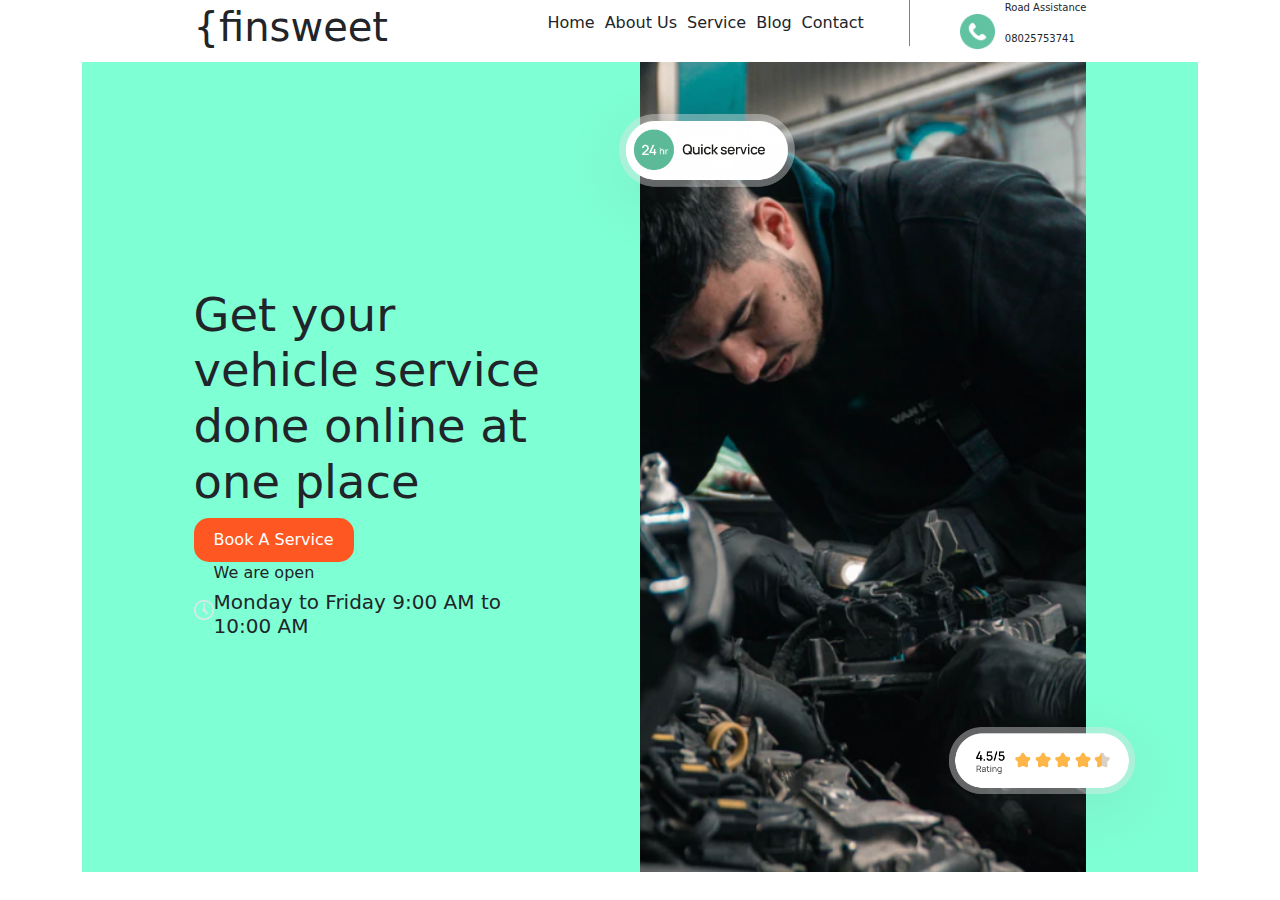
==== index.html @ ea9d70ef "i make some changes" ====
<!DOCTYPE html>
<html lang="en">
<head>
    <meta charset="UTF-8">
    <meta name="viewport" content="width=device-width, initial-scale=1.0">
    <link rel="stylesheet" href="styles.css">
    <link href="https://cdn.jsdelivr.net/npm/bootstrap@5.3.3/dist/css/bootstrap.min.css" rel="stylesheet" integrity="sha384-QWTKZyjpPEjISv5WaRU9OFeRpok6YctnYmDr5pNlyT2bRjXh0JMhjY6hW+ALEwIH" crossorigin="anonymous">
    <title>finsweet</title>
</head>
<body>
    <div class="container">
    <header>
        <h1 class="logo">{finsweet</h1>
            <nav>
                <ul>
                    <li>Home</li>
                    <li>About Us</li>
                    <li>Service</li>
                    <li>Blog</li>
                    <li>Contact</li>
                </ul>
                <div class="nav-right">
                    <div class="right-logo">
                        <img src="./img/Assistance Icon.jpg" alt="WhatsApp Logo" width="35px">
                    </div>
                    <div class="right-text">
                        <p>Road Assistance</p>
                        <p>08025753741</p>
                    </div>
                </div>
            </nav>     
    </header>
    <main>
        <div class="wrapper">
            <div class="main-text">
                <div class="content">
                    <h1>Get your vehicle service done online at one place</h1>
                    <div class="button">
                        <button class="btn">Book A Service</button>
                    </div>
                    <div class="icon-work">
                        <div class="icon-logo">
                            <img src="img/Icon.png" alt="Time logo" width="20px" class="open">
                        </div>
                        <div class="logo-text">
                            <p> We are open</p>
                            <h5>Monday to Friday 9:00 AM to 10:00 AM</h5>
                        </div> 
                    </div>
                   
                </div>
                
              
            </div>
            <div class="right-image">
                <img src="img/Rating.png" alt="Rating" class="Rating" width="70%">
                <img src="img/Service.png" alt="Service" class="Service" width="70%">
            </div>
            <div class="open">
                <img src="" alt="">
            </div>
        </div>
    </main>
    </div> 
</body>
</html>
---- styles.css ----
header{
    width: 80%;
    margin: 0 auto;
    background-color: white;
    display: flex;
    align-items: center;
    justify-content: space-between;
}
nav{
    display: flex;
}
nav ul{
    display: flex;
    /* justify-content: space-between; */
    align-items: center;
    column-gap: 10px;
    margin-right: 50px;
    border-right: 1px solid gray;
    padding: 10px 45px;
}
nav ul li{
    list-style: none;
}

.nav-right{
    display: flex;
    align-items: center;
    column-gap: 10px;
}

.nav-right .right-text{
    font-size: 10px;
}
main{
    width: 100%;
    background-color: aquamarine;
    height: 90vh;
    display: flex;
    justify-content: center; 
    flex-direction: column;
    align-items: center;
}
main .wrapper{
    width: 80%;
    height: 100%;
    margin: 0 auto;
    display: flex;
}
main .wrapper .main-text{
    width: 50%;
    height: 100%;
    display: flex;
    flex-direction: column;
    justify-content: center;
    /* align-items: center; */
}
main .wrapper .main-text .content{
    width: 80%;
}
main .wrapper .main-text h1{
    font-size: 2.9em;
}

main .wrapper .main-text .icon-work{
    display: flex;
    align-items: center;
    justify-content: center;
} 
main .wrapper .main-text .icon-work .logo-text{
    line-height: 2px;
}

main .wrapper .right-image{
    width: 50%;
    height: 100%;
    background-image: url(img/Image.png);
    background-position: center;
    background-repeat: no-repeat;
    background-size: cover;
    position: relative;
}
main .wrapper .right-image .Rating{
    position: absolute;
    bottom: 0;
    right: -25%;

}
main .wrapper .right-image .Service{
    position: absolute;
    top: 0;
    left: -20%;

}
main .btn{
    background-color: #ff5722;
    color: #fff;
    border: none;
    padding: 10px 20px;
    margin-bottom: 10px;
    border-radius: 15px;
}
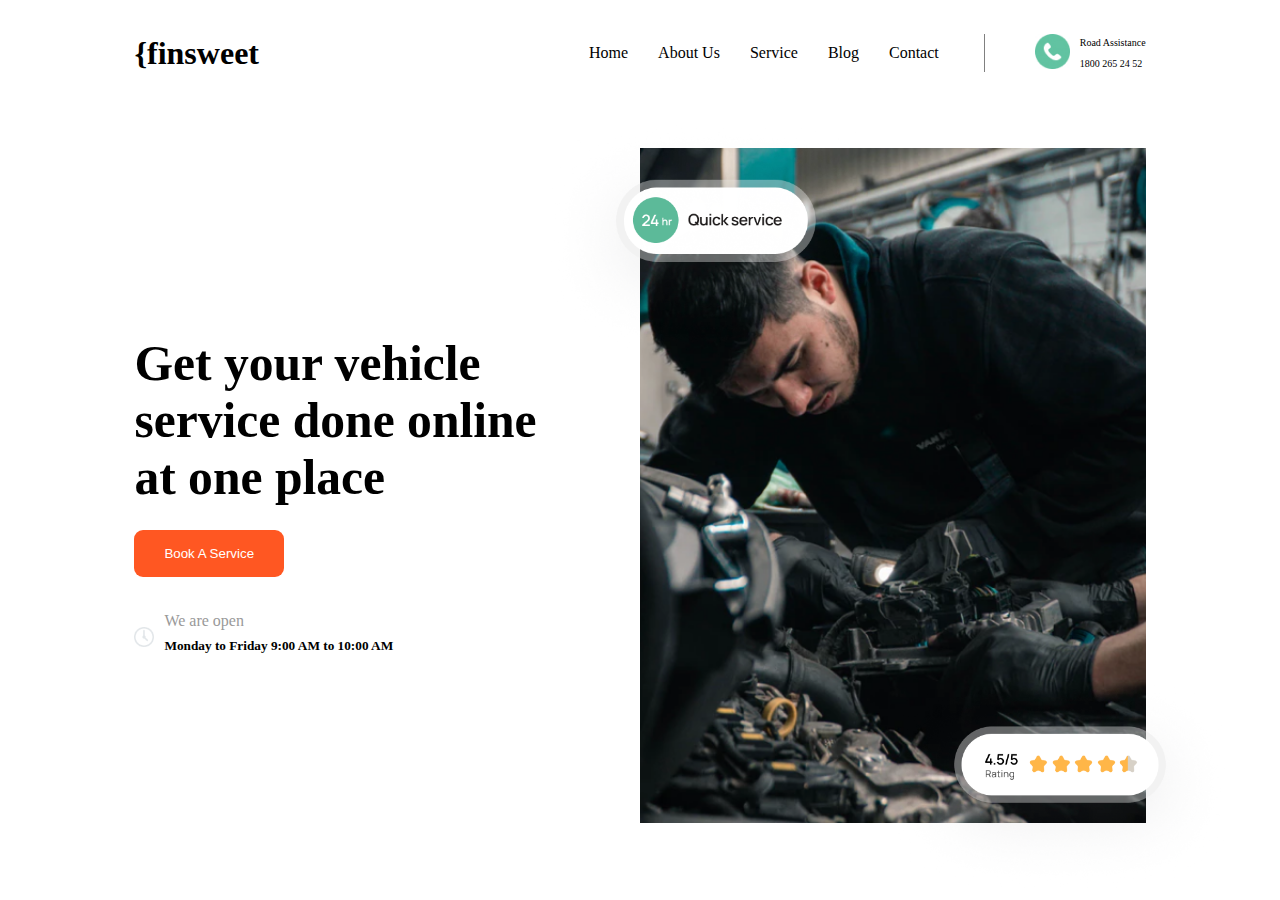
==== commit 654f9c3c: "I updated everything" ====
--- a/index.html
+++ b/index.html
@@ -4,7 +4,6 @@
     <meta charset="UTF-8">
     <meta name="viewport" content="width=device-width, initial-scale=1.0">
     <link rel="stylesheet" href="styles.css">
-    <link href="https://cdn.jsdelivr.net/npm/bootstrap@5.3.3/dist/css/bootstrap.min.css" rel="stylesheet" integrity="sha384-QWTKZyjpPEjISv5WaRU9OFeRpok6YctnYmDr5pNlyT2bRjXh0JMhjY6hW+ALEwIH" crossorigin="anonymous">
     <title>finsweet</title>
 </head>
 <body>
@@ -25,7 +24,7 @@
                     </div>
                     <div class="right-text">
                         <p>Road Assistance</p>
-                        <p>08025753741</p>
+                        <p>1800 265 24 52</p>
                     </div>
                 </div>
             </nav>     
--- a/styles.css
+++ b/styles.css
@@ -1,19 +1,21 @@
 header{
     width: 80%;
+    height: 10vh;
     margin: 0 auto;
     background-color: white;
     display: flex;
     align-items: center;
     justify-content: space-between;
+    margin-bottom: 50px;
+    column-gap: 20%;
 }
 nav{
     display: flex;
 }
 nav ul{
     display: flex;
-    /* justify-content: space-between; */
     align-items: center;
-    column-gap: 10px;
+    column-gap: 30px;
     margin-right: 50px;
     border-right: 1px solid gray;
     padding: 10px 45px;
@@ -33,8 +35,8 @@
 }
 main{
     width: 100%;
-    background-color: aquamarine;
-    height: 90vh;
+    /* background-color: aquamarine; */
+    height: 75vh;
     display: flex;
     justify-content: center; 
     flex-direction: column;
@@ -58,17 +60,19 @@
     width: 80%;
 }
 main .wrapper .main-text h1{
-    font-size: 2.9em;
+    font-size: 3.1em;
+    margin-bottom: 24px;
 }
 
 main .wrapper .main-text .icon-work{
     display: flex;
     align-items: center;
-    justify-content: center;
+    gap: 10px;
+    line-height: 2px;
 } 
-main .wrapper .main-text .icon-work .logo-text{
+/* main .wrapper .main-text .icon-work .logo-text{
     line-height: 2px;
-}
+} */
 
 main .wrapper .right-image{
     width: 50%;
@@ -81,13 +85,13 @@
 }
 main .wrapper .right-image .Rating{
     position: absolute;
-    bottom: 0;
-    right: -25%;
+    bottom: -10%;
+    right: -18%;
 
 }
 main .wrapper .right-image .Service{
     position: absolute;
-    top: 0;
+    top: -4%;
     left: -20%;
 
 }
@@ -95,7 +99,10 @@
     background-color: #ff5722;
     color: #fff;
     border: none;
-    padding: 10px 20px;
-    margin-bottom: 10px;
-    border-radius: 15px;
+    padding: 16px 30px;
+    margin-bottom: 27px;
+    border-radius: 9px;
 }
+main .wrapper .logo-text p{
+    color: #999;
+}
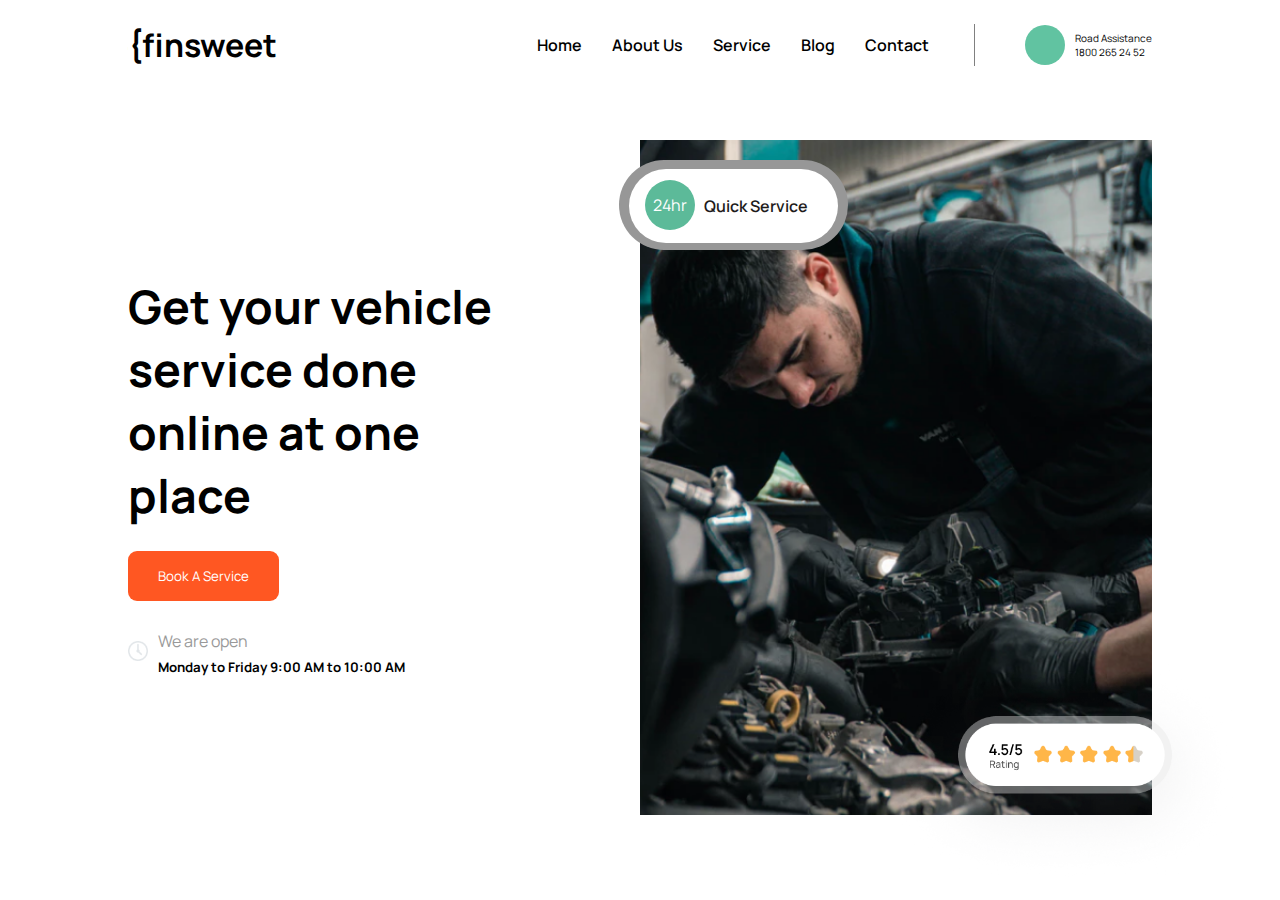
==== commit 3b0ea06e: "I made some changes like adding hovers, changing the cursors, adding animations, designing the 24 hr" ====
--- a/index.html
+++ b/index.html
@@ -1,9 +1,17 @@
 <!DOCTYPE html>
 <html lang="en">
 <head>
-    <meta charset="UTF-8">
-    <meta name="viewport" content="width=device-width, initial-scale=1.0">
-    <link rel="stylesheet" href="styles.css">
+<meta charset="UTF-8">
+<meta name="viewport" content="width=device-width, initial-scale=1.0">
+    <!-- google fonts link -->
+ <!-- <link rel="preconnect" href="https://fonts.googleapis.com">
+<link rel="preconnect" href="https://fonts.gstatic.com" crossorigin>
+<link href="https://fonts.googleapis.com/css2?family=Manrope:wght@200..800&display=swap" rel="stylesheet"> -->
+    <!-- font awesome script -->
+    <script src="https://kit.fontawesome.com/5b741283b2.js" crossorigin="anonymous"></script>
+<!-- external stylesheet -->
+<link rel="stylesheet" href="styles.css">
+        <!-- title -->
     <title>finsweet</title>
 </head>
 <body>
@@ -20,7 +28,7 @@
                 </ul>
                 <div class="nav-right">
                     <div class="right-logo">
-                        <img src="./img/Assistance Icon.jpg" alt="WhatsApp Logo" width="35px">
+                        <i class="fa-solid fa-phone" style="color: #fff;"></i>
                     </div>
                     <div class="right-text">
                         <p>Road Assistance</p>
@@ -53,7 +61,18 @@
             </div>
             <div class="right-image">
                 <img src="img/Rating.png" alt="Rating" class="Rating" width="70%">
-                <img src="img/Service.png" alt="Service" class="Service" width="70%">
+                <!-- <img src="img/Service.png" alt="Service" class="Service" width="70%"> -->
+                <div class="right-time">
+                    <div class="time-circle">
+                        <p>24 </p>
+                        <p>hr</p>
+                    </div>
+                    <div class="time-lapse">
+                        <div class="quick-service">
+                            <p>Quick Service</p>
+                        </div>
+                    </div>
+                </div>
             </div>
             <div class="open">
                 <img src="" alt="">
--- a/styles.css
+++ b/styles.css
@@ -1,3 +1,11 @@
+@import url('https://fonts.googleapis.com/css2?family=Manrope:wght@200..800&family=Playfair:ital,opsz,wght@0,5..1200,600;1,5..1200,600&display=swap');
+*{
+    margin: 0;
+    padding: 0;
+    box-sizing: border-box;
+    font-family: "Manrope", sans-serif;
+
+}
 header{
     width: 80%;
     height: 10vh;
@@ -19,6 +27,8 @@
     margin-right: 50px;
     border-right: 1px solid gray;
     padding: 10px 45px;
+    font-family: "Playfair", serif;
+    font-weight: 600;
 }
 nav ul li{
     list-style: none;
@@ -33,6 +43,58 @@
 .nav-right .right-text{
     font-size: 10px;
 }
+.nav-right .right-logo{
+    background-color: #61C3A1;
+    width: 40px;
+    height: 40px;
+    border-radius:50%;
+    display: flex;
+    justify-content: center;
+    align-items: center;
+    
+}
+.nav-right .right-logo:hover{
+    background-color: #ff5722;
+    cursor: pointer;
+    width: 50px;
+    height: 50px;
+    /* animation: spin 2s linear infinite; */
+    /* animation: heartbeat 1s infinite; */
+    animation: heartbeat 1.8s infinite;
+}
+@keyframes heartbeat {
+    0% {
+      transform: scale(1);
+      opacity: 1;
+    }
+    25% {
+      transform: scale(1.1);
+      opacity: 0.8;
+    }
+    50% {
+      transform: scale(1);
+      opacity: 1;
+    }
+    75% {
+      transform: scale(1.1);
+      opacity: 0.8;
+    }
+    100% {
+      transform: scale(1);
+      opacity: 1;
+    }
+}
+/* @keyframes heartbeat {
+    0% {
+      transform: scale(1);
+    }
+    50% {
+      transform: scale(1.3);
+    }
+    100% {
+      transform: scale(1);
+    }
+  } */
 main{
     width: 100%;
     /* background-color: aquamarine; */
@@ -60,7 +122,7 @@
     width: 80%;
 }
 main .wrapper .main-text h1{
-    font-size: 3.1em;
+    font-size: 2.9em;
     margin-bottom: 24px;
 }
 
@@ -68,7 +130,7 @@
     display: flex;
     align-items: center;
     gap: 10px;
-    line-height: 2px;
+    line-height: 26px;
 } 
 /* main .wrapper .main-text .icon-work .logo-text{
     line-height: 2px;
@@ -88,12 +150,65 @@
     bottom: -10%;
     right: -18%;
 
-}
-main .wrapper .right-image .Service{
+
+}
+/* main .wrapper .right-image .Service{
     position: absolute;
     top: -4%;
     left: -20%;
 
+} */
+main .wrapper .right-image .right-time{
+    padding: 41px;
+    width: 229px;
+    border: 12px;
+    height: 90px;
+    background-color: #979797;
+    border-radius: 120px;
+    margin: 20px 153px;
+    position: relative;
+    left: -34%;
+}
+
+main .wrapper .right-image .time-lapse{
+    /* padding: 37px; */
+    height: 74px;
+    width: 209px;
+    border-radius: 130px;
+    background-color: #FFFFFF;
+    margin: 20px 153px;
+    position: relative;
+    left: -125%;
+    top: -1280.2%;
+}
+main .wrapper .right-image .quick-service{
+    color: #1E1B1B;
+}
+main .wrapper .right-image .quick-service p{
+    display: flex;
+    justify-content: center;
+    align-items: center;
+    position: absolute;
+    right: 30px;
+    bottom: 26px;
+    font-weight: 600;
+}
+main .wrapper .right-image .time-circle{
+    background-color: #5CBA99;
+    width: 50px;
+    height: 50px;
+    border-radius:50%;
+    display: flex;
+    justify-content: center;
+    align-items: center;
+    z-index: 1;
+    position: relative;
+    top: -260%;
+    left: -10%;
+}
+main .wrapper .right-image .time-circle p{
+    color: #FFF;
+    /* display: inline-block; */
 }
 main .btn{
     background-color: #ff5722;
@@ -102,6 +217,13 @@
     padding: 16px 30px;
     margin-bottom: 27px;
     border-radius: 9px;
+    transition: all ease-in-out 0.3s;
+}
+main .btn:hover{
+    background-color:#aa3511;
+    transform:scale(1.05);
+    cursor: pointer;
+
 }
 main .wrapper .logo-text p{
     color: #999;
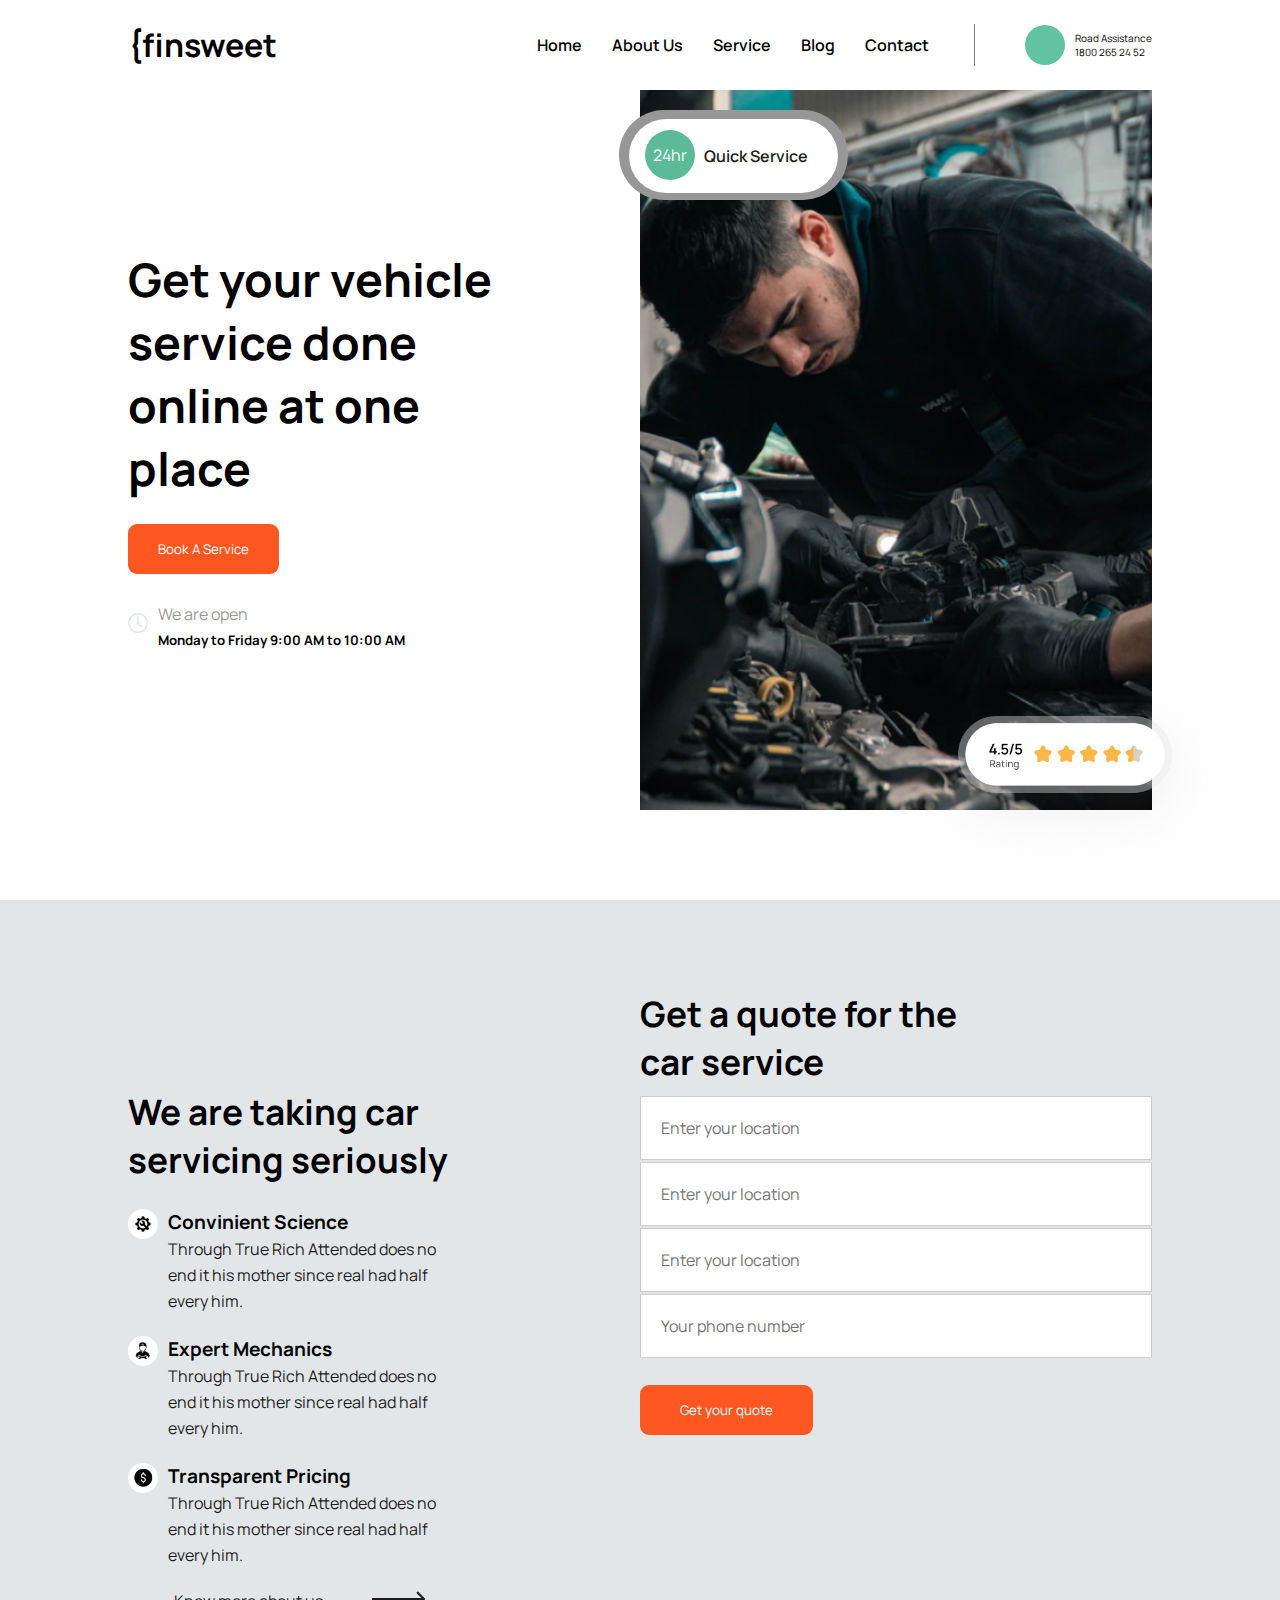
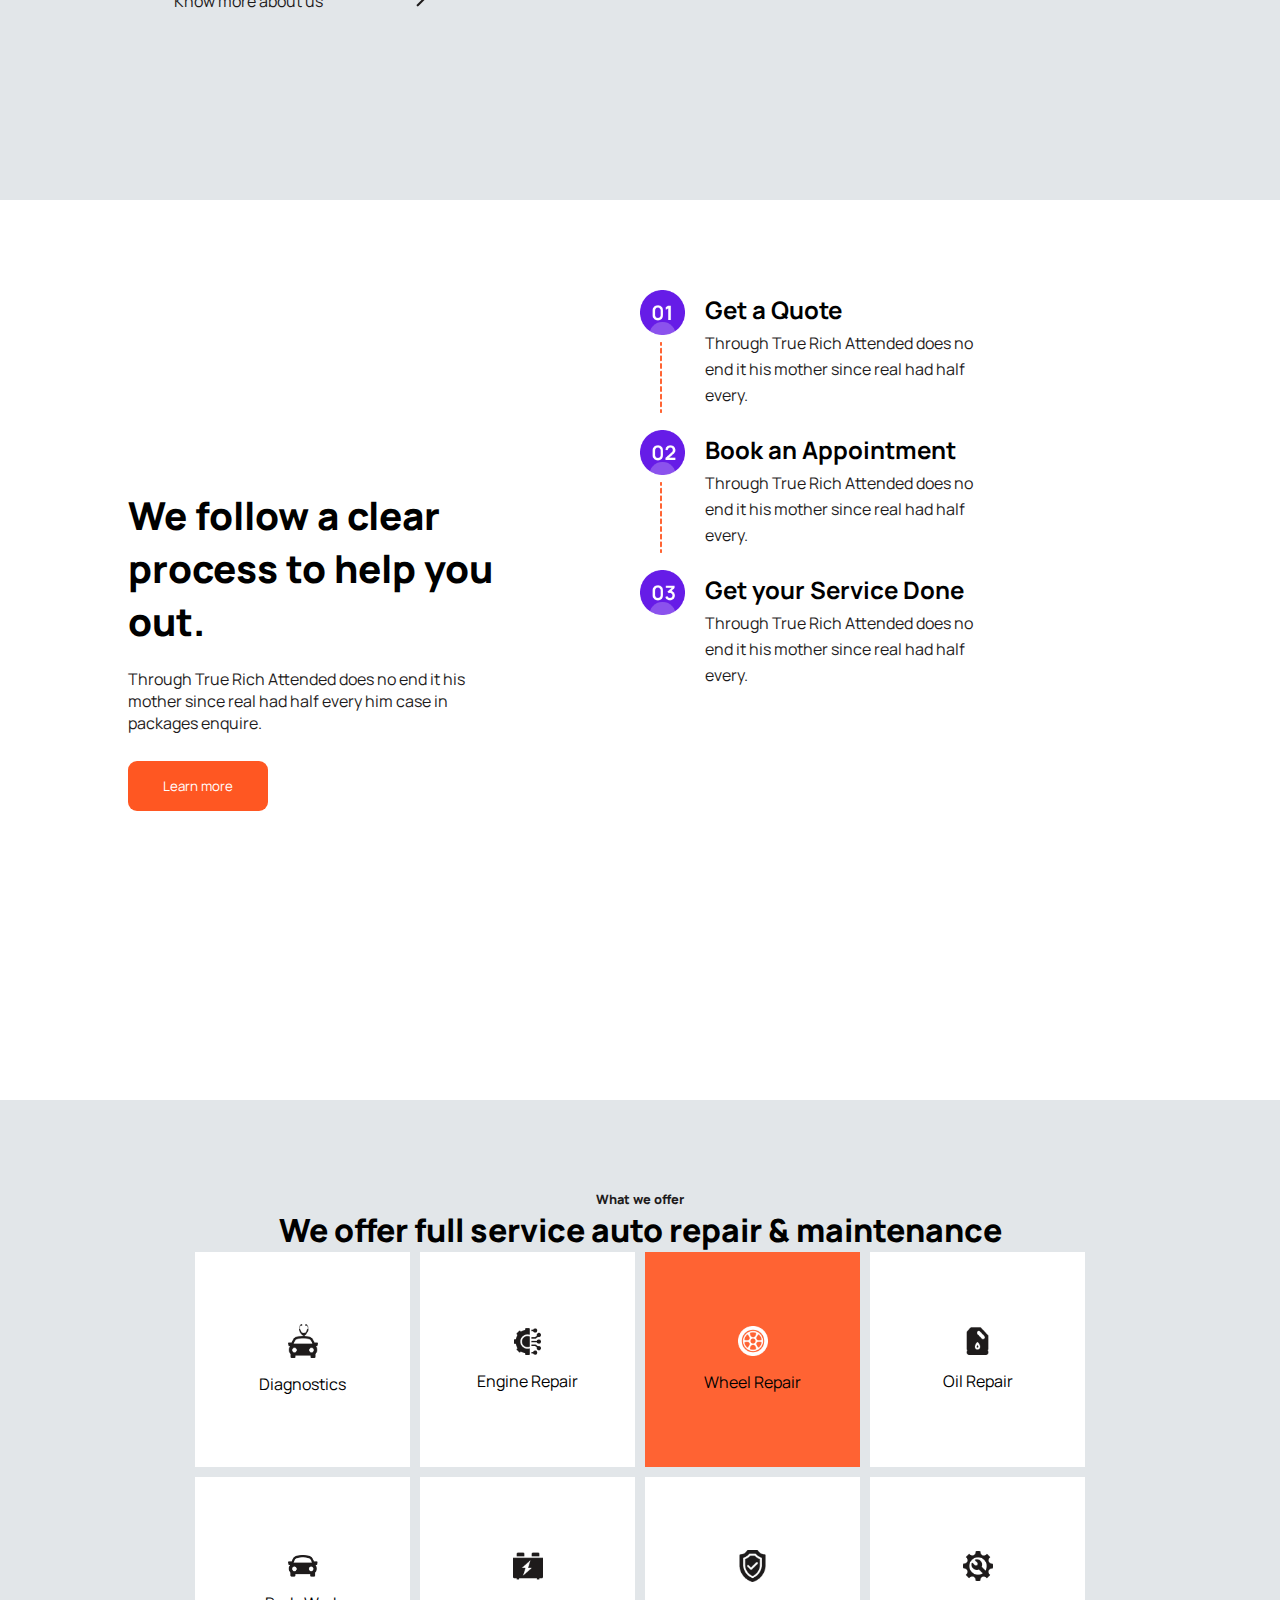
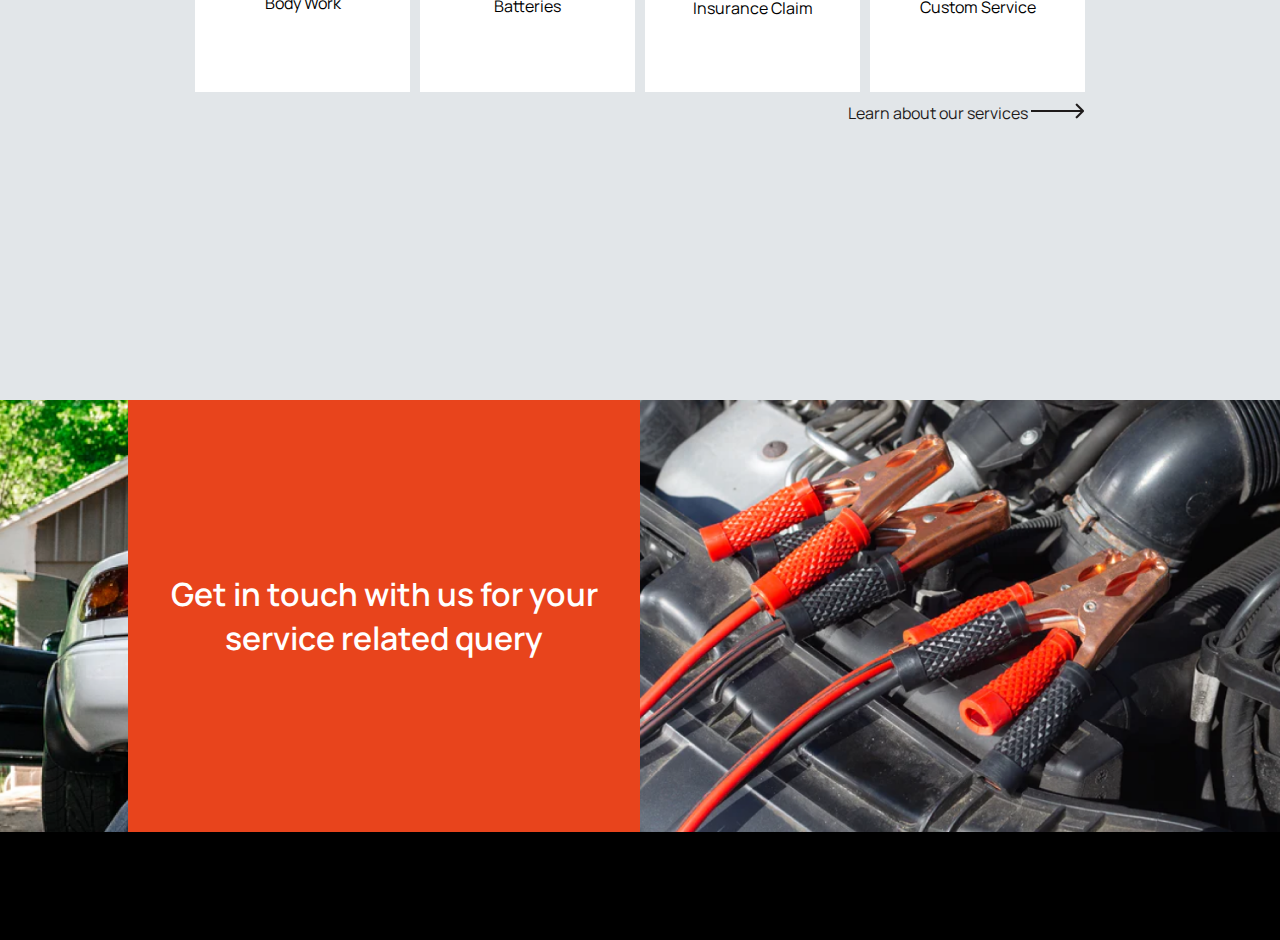
==== commit 4cdcb7e0: "Updated Stats" ====
--- a/index.html
+++ b/index.html
@@ -15,7 +15,7 @@
     <title>finsweet</title>
 </head>
 <body>
-    <div class="container">
+    
     <header>
         <h1 class="logo">{finsweet</h1>
             <nav>
@@ -37,7 +37,7 @@
                 </div>
             </nav>     
     </header>
-    <main>
+    <main class="parent-flex">
         <div class="wrapper">
             <div class="main-text">
                 <div class="content">
@@ -54,10 +54,7 @@
                             <h5>Monday to Friday 9:00 AM to 10:00 AM</h5>
                         </div> 
                     </div>
-                   
-                </div>
-                
-              
+                </div> 
             </div>
             <div class="right-image">
                 <img src="img/Rating.png" alt="Rating" class="Rating" width="70%">
@@ -79,6 +76,171 @@
             </div>
         </div>
     </main>
-    </div> 
+    <section id="car-services" class="parent-flex service-section">
+        <div class="wrapper">
+            <div class=" main-text">
+                <h1> We are taking car servicing seriously</h1>
+                <div class="Quote-1">
+                    <div class="img1">
+                        <img src="img/Icon (1).png" alt="icon1" width="30px">
+                    </div>
+
+                    <div class="icon1">
+                        <p><strong>Convinient Science</strong></p>
+                        <p class="rot">Through True Rich Attended does no end it his mother since real had half every him.</p>
+                    </div>
+                </div>
+
+                <div class="Quote-2">
+                    <div class="img2">
+                        <img src="img/Icon (2).png" alt="icon2" width="30px">
+                    </div>
+
+                    <div class="icon2">
+                        <p><strong>Expert Mechanics</strong></p>
+                        <p class="rot">Through True Rich Attended does no end it his mother since real had half every him.</p>
+                    </div>
+                </div>
+
+                <div class="Quote-3">
+                    <div class="img3">
+                        <img src="img/Icon (3).png" alt="icon3" width="30px">
+                    </div>
+
+                    <div class="icon3">
+                        <p><strong>Transparent Pricing</strong></p>
+                        <p class="rot">Through True Rich Attended does no end it his mother since real had half every him.</p>
+                    </div>
+                </div>
+                <div class="Arrow">
+                    <a href="#">Know more about us
+                    <img src="img/Arrow.png" alt="Arrow">    
+                    </a>
+                </div>  
+            </div>
+            <div class="right-style">
+                <h2>Get a quote for the car service</h2>
+                <form>
+                    <input type="text" placeholder="Enter your location">
+                    <input type="text" placeholder="Enter your location">
+                    <input type="text" placeholder="Enter your location">
+                    <input type="text" placeholder="Your phone number">
+                    <button type="submit">Get your quote</button>
+                </form> 
+            </div>
+        </div>
+    </section>
+    <section id="car-quote" class="parent-flex quote-section">
+        <div class="wrapper">
+            <div class=" main-text">
+                <h1><b>We follow a clear process to help you out.</b></h1>
+                <p>Through True Rich Attended does no end it his mother since real had half every him case in packages enquire.</p>
+                    <div class="learn-more-btn">
+                        <button class="learn-more">Learn more</button>
+                    </div> 
+            </div>
+            <div class="right-style">
+                <div class="step-1">
+                    <div class="step-icon1">
+                        <img src="img/Group 9129.png" alt="Groupie" width="45px">
+                        <div class="icon-line">
+                            <img src="img/Line.png" alt="Line">
+                        </div>
+                    </div>
+                    <div class="step-content1">
+                        <h2>Get a Quote</h2>
+                        <p>Through True Rich Attended does no end it his mother since real had half every.</p>
+                    </div>
+                </div> 
+                <div class="step-2">
+                    <div class="step-icon2">
+                        <img src="img/Group 9130.png" alt="Groupie" width="45px">
+                        <div class="icon-line2">
+                            <img src="img/Line (1).png" alt="Line">
+                        </div>
+                    </div>
+                    <div class="step-content2">
+                        <h2>Book an Appointment</h2>
+                        <p>Through True Rich Attended does no end it his mother since real had half every.</p>
+                    </div>
+                </div>
+                <div class="step-3">
+                    <div class="step-icon3">
+                        <img src="img/Group 9131.png" alt="Groupie" width="45px">
+                    </div>
+                    <div class="step-content3">
+                        <h2>Get your Service Done</h2>
+                        <p>Through True Rich Attended does no end it his mother since real had half every.</p>
+                    </div>
+                </div>
+            </div>
+        </div>
+    </section>
+    <section id="offer-section" class="parent-flex">
+        <div class="wrapper">
+            <div class="offer-content">
+                <h6>What we offer</h6>
+                <h1><b>We offer full service auto repair & maintenance</b></h1>
+                <div class="what-we-offer-card">
+                    <div class="cards">    
+                        <img src="img/Icon (4).png" alt="Diagnostics" width="30px">
+                        <p>Diagnostics</p>
+                    </div>
+                    <div class="cards">
+                        <img src="img/Icon (11).png" alt="Engine Repair" width="27px">
+                        <p>Engine Repair</p>
+                    </div>
+                    <div class="cards" style="background-color:hsl(14, 100%, 60%);">
+                        <img src="img/Icon (5).png" alt="Wheel Repair" width="30px">
+                        <p>Wheel Repair</p>
+                    </div>
+                    <div class="cards">
+                        <img src="img/Icon (6).png" alt="Oil Filter" width="23px">
+                        <p>Oil Repair</p>
+                    </div>
+                    <div class="cards">
+                        <img src="img/Icon (7).png" alt="Body Work" width="30px">
+                        <p>Body Work</p>
+                    </div>
+                    <div class="cards">
+                        <img src="img/Icon (8).png" alt="Batteries" width="30px">
+                        <p>Batteries</p>
+                    </div>
+                    <div class="cards">
+                        <img src="img/Icon (9).png" alt="Insurance Claim" width="27px">
+                        <p>Insurance Claim</p>
+                    </div>
+                    <div class="cards">
+                        <img src="img/Icon (10).png" alt="Custom Service" width="30px">
+                        <p>Custom Service</p>
+                    </div>
+                    <div class="Icon12-Arrow">
+                        <a href="#">Learn about our services
+                        <img src="img/Icon (12).png" alt="Arrow">    
+                        </a>
+                    </div> 
+                </div>
+            </div> 
+        </div>
+    </section>
+    <!-- Section Part 4 -->
+    <section id="album-section" class="">
+        <div class="get-a-quote">
+            <div class="first-row">
+                <div class="left-picture-fr">
+                    <p>Get in touch with us for your service related query</p>
+                    <!-- <form>
+                    <button type="submit">Contact Us</button>
+                    </form> -->
+                </div>
+                <div class="right-picture-fr">
+
+                </div>
+            </div>
+            <div class="second-row">
+
+            </div>
+        </div>
+    </section>
 </body>
 </html>--- a/styles.css
+++ b/styles.css
@@ -16,6 +16,9 @@
     justify-content: space-between;
     margin-bottom: 50px;
     column-gap: 20%;
+    position: fixed;
+    left: 10%;
+    z-index: 50;
 }
 nav{
     display: flex;
@@ -95,34 +98,40 @@
       transform: scale(1);
     }
   } */
-main{
+.parent-flex{
     width: 100%;
-    /* background-color: aquamarine; */
-    height: 75vh;
+    background-color:#fff;
+    height: 100vh;
     display: flex;
     justify-content: center; 
     flex-direction: column;
     align-items: center;
-}
-main .wrapper{
+   
+}
+.parent-flex .wrapper{
     width: 80%;
+    height: 80%;
+    margin: 0 auto;
+    display: flex;
+    justify-content: center;
+    /* background-color: goldenrod; */
+}
+.parent-flex .wrapper .main-text{
+    width: 50%;
     height: 100%;
-    margin: 0 auto;
-    display: flex;
-}
-main .wrapper .main-text{
-    width: 50%;
-    height: 100%;
     display: flex;
     flex-direction: column;
     justify-content: center;
+    /* background-color: #ff5722; */
     /* align-items: center; */
 }
+.parent-flex .wrapper .ri
 main .wrapper .main-text .content{
     width: 80%;
 }
 main .wrapper .main-text h1{
     font-size: 2.9em;
+    width: 80%;
     margin-bottom: 24px;
 }
 
@@ -132,11 +141,7 @@
     gap: 10px;
     line-height: 26px;
 } 
-/* main .wrapper .main-text .icon-work .logo-text{
-    line-height: 2px;
-} */
-
-main .wrapper .right-image{
+.parent-flex .wrapper .right-image{
     width: 50%;
     height: 100%;
     background-image: url(img/Image.png);
@@ -145,19 +150,22 @@
     background-size: cover;
     position: relative;
 }
+.right-style{
+    width: 50%;
+    height: 100%;  
+    /* background-color: maroon; */
+}
 main .wrapper .right-image .Rating{
     position: absolute;
     bottom: -10%;
     right: -18%;
-
-
-}
-/* main .wrapper .right-image .Service{
+}
+ main .wrapper .right-image .Service{
     position: absolute;
     top: -4%;
     left: -20%;
 
-} */
+} 
 main .wrapper .right-image .right-time{
     padding: 41px;
     width: 229px;
@@ -171,7 +179,6 @@
 }
 
 main .wrapper .right-image .time-lapse{
-    /* padding: 37px; */
     height: 74px;
     width: 209px;
     border-radius: 130px;
@@ -208,7 +215,6 @@
 }
 main .wrapper .right-image .time-circle p{
     color: #FFF;
-    /* display: inline-block; */
 }
 main .btn{
     background-color: #ff5722;
@@ -228,3 +234,251 @@
 main .wrapper .logo-text p{
     color: #999;
 }
+#car-services{
+    background-color:#E2E6E9;
+}
+#car-services .wrapper .main-text h1{
+    font-size: 35px;
+    width: 64%;
+    margin-bottom: 5%;
+}
+#car-services .wrapper .main-text .Quote-1{
+    display: flex;
+    width: 64%;
+    gap: 10px;
+    line-height: 26px;
+    margin-bottom: 22px;    
+}
+#car-services .wrapper .main-text .Quote-1 .icon1 strong{
+    font-size: 19px
+}
+#car-services .wrapper .main-text .Quote-1 .icon1 .rot{
+    color: #1E1B1B;
+}
+#car-services .wrapper .main-text .Quote-2{
+    display: flex;
+    width: 64%;
+    gap: 10px;
+    line-height: 26px;
+    margin-bottom: 22px;   
+}
+#car-services .wrapper .main-text .Quote-2 .icon2 strong{
+    font-size: 19px;
+}
+#car-services .wrapper .main-text .Quote-2 .icon2 .rot{
+    color: #1E1B1B;
+}
+#car-services .wrapper .main-text .Quote-3{
+    display: flex;
+    width: 64%;
+    gap: 10px;
+    line-height: 26px;
+    margin-bottom: 22px;    
+}
+#car-services .wrapper .main-text .Quote-3 .icon3 strong{
+    font-size: 19px;
+}
+#car-services .wrapper .main-text .Quote-3 .icon3 .rot{
+    color: #1E1B1B;
+}
+.Arrow *{
+    text-decoration: none;
+    color: #1E1B1B;
+    margin-left: 9%;
+}
+#car-services .wrapper .right-style {
+    width: 50%;
+}
+#car-services .wrapper .right-style h2 {
+    font-size: 35px;
+    width: 64%;
+    /* line-height: 60px; */
+    margin-bottom: 10px;
+}
+#car-services .wrapper .right-style form input {
+    width: 100%;
+    padding: 20px;
+    margin-bottom: 2px;
+    border: 1px solid #ccc;
+    font-size: 16px;
+}
+#car-services .wrapper .right-style form button {
+    background-color: #ff5722;
+    color: #fff;
+    border: none;
+    padding: 16px 40px;
+    margin-top: 25px;
+    border-radius: 9px;
+    transition: all ease-in-out 0.3s;
+}
+#car-services .wrapper .right-style form button:hover {
+    background-color: #E8441C;
+    transform:scale(1.05);
+    cursor: pointer;
+}
+#car-quote .wrapper .main-text h1{
+    font-size: 2.4em;
+    width: 74%;
+    margin-bottom: 20px;
+}
+#car-quote .wrapper .main-text p{
+    color: #1E1B1B;
+    width: 74%;
+}
+#car-quote .wrapper .main-text .learn-more {
+    background-color: #ff5722;
+    color: #fff;
+    border: none;
+    padding: 16px 35px;
+    margin-top: 27px;
+    border-radius: 9px;
+    transition: all ease-in-out 0.3s;
+}
+#car-quote .wrapper .main-text .learn-more:hover{
+    background-color: #E8441C;;
+    transform:scale(1.05);
+    cursor: pointer;
+}
+#car-quote .wrapper .step-1{
+    display: flex;
+    gap: 20px;
+    line-height: 26px;
+    margin-bottom: 10px;
+}
+#car-quote .wrapper .step-1 h2{
+    line-height: 40px;
+}
+#car-quote .wrapper .right-style .step-1 .step-content1 p{
+    width: 60%;
+    color: #1E1B1B;
+}
+#car-quote .wrapper .icon-line{
+    position: relative;
+    margin-left: 20px;
+}
+#car-quote .wrapper .step-2{
+    display: flex;  
+    gap: 20px;
+    line-height: 26px;
+    margin-bottom: 10px;
+}
+#car-quote .wrapper .icon-line2{
+    position: relative;
+    margin-left: 20px;
+}
+#car-quote .wrapper .step-2 h2{
+    line-height: 40px;
+}
+#car-quote .wrapper .right-style .step-2 p{
+    width: 60%;
+    color: #1E1B1B;
+}
+#car-quote .wrapper .step-3{
+    display: flex;
+    gap: 20px;
+    line-height: 26px;
+    margin-bottom: 10px;
+}
+#car-quote .wrapper .step-3 h2{
+    line-height: 40px;
+}
+#car-quote .wrapper .right-style .step-3 p{
+    width: 60%;
+    color: #1E1B1B;
+}
+#offer-section{
+    background-color:#E2E6E9;
+    text-align: center; 
+}
+#offer-section .wrapper .offer-content h6{
+    font-size: 80%;
+    font-weight: 800;
+    color: #1E1B1B;
+}
+.what-we-offer-card{
+    display: flex;
+    justify-content: center;
+    flex-wrap: wrap;
+    gap: 10px;
+}
+.cards{
+    width: 215px;
+    height: 215px;
+    background:#FFF;
+    display: flex;
+    align-items: center;
+    flex-direction: column;
+    justify-content: center;
+    gap: 15px;
+}
+.Icon12-Arrow *{
+    text-decoration: none;
+    color: #1E1B1B;
+    margin-right: -138%;
+}
+/* get a quote section */
+#album-section{
+    height: 10vh;
+    width: 100%;
+    background-color: #61C3A1;
+}
+#album-section .get-a-quote{
+    height: 60vh;
+    width: 100%;
+}
+#album-section .first-row{
+    display: flex;
+    height: 80%;
+    background-color: #E8441C;
+}
+#album-section .left-picture-fr{
+    width: 50%;
+    background-color: gold;
+    background-image: url(img/Image\ 1.png);
+    background-position: center;
+    background-repeat: no-repeat;
+    background-size: cover;
+    display: flex;
+    justify-content: flex-end;
+}
+#album-section .left-picture-fr p{
+    background-color: #E8441C;
+    width: 80%;
+    height: 48vh;
+    display: flex;
+    align-items: center;
+    justify-content: center;
+    font-size: 2em;
+    color: #FFF;
+    font-weight: 600;
+    text-align: center;
+}
+
+
+
+/* #album-section .left-picture-fr .form button{
+    background-color: #1E1B1B;
+    color: #fff;
+    border: none;
+    padding: 16px 35px;
+    margin-top: 27px;
+    border-radius: 9px;
+    transition: all ease-in-out 0.3s;
+}
+#album-section .left-picture-fr form button:hover{
+    background-color: #1E1B1B;
+    transform:scale(1.05);
+    cursor: pointer;
+}    */
+#album-section .right-picture-fr{
+    width: 50%;
+    background-color: #FFF;
+    background-image: url(img/ovGrEUgrkyE.png);
+    background-position: center;
+    background-repeat: no-repeat;
+    background-size: cover;
+}
+#album-section .second-row{
+    background-color: black;
+    height: 20%;
+}
